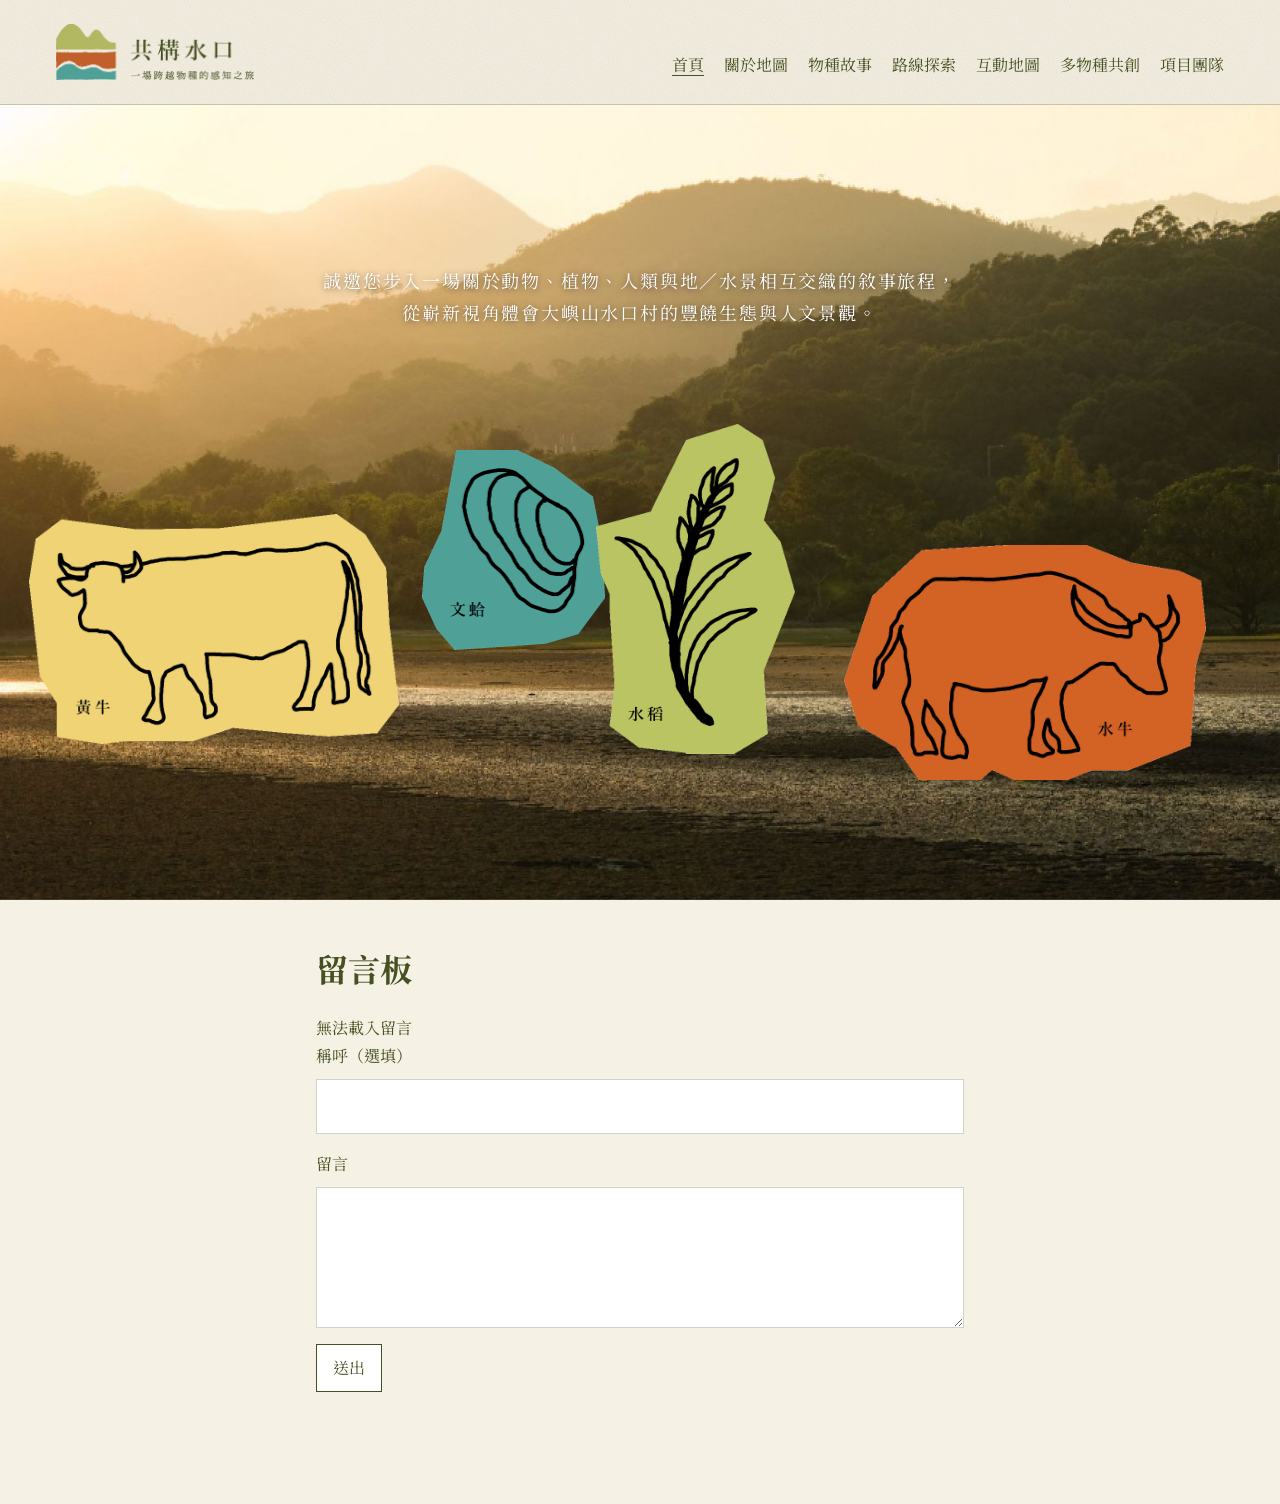
==== beta/index.html @ 7bf75575 "Merge pull request #1 from chrischungck028-cell/round3 Restore PR #2: merge round3 into main" ====
<!doctype html>
<html lang="zh-Hant">
<head>
  <meta charset="utf-8">
  <meta name="viewport" content="width=device-width, initial-scale=1">
  <title>首頁｜共構水口</title>
  <link rel="icon" href="data:,">
  <link rel="stylesheet" href="css/tokens.css">
  <link rel="stylesheet" href="css/site.css">
  <script>document.documentElement.classList.add("is-entering");setTimeout(function(){document.documentElement.classList.remove("is-entering")},2000)</script>
</head>
<body class="page-home">
  <header class="site-header" id="siteHeader">
    <a class="brand" href="index.html">
      <img class="brand-logo" src="assets/elements/logo.png" alt="共構水口 一場跨越物種的感知之旅" width="800" height="226">
    </a>
    <nav class="site-nav" aria-label="主要導航">
      <a href="index.html" aria-current="page">首頁</a>
      <a href="about.html">關於地圖</a>
      <a href="species.html">物種故事</a>
      <a href="trail.html">路線探索</a>
      <a href="map.html">互動地圖</a>
      <a href="co-creation.html">多物種共創</a>
      <a href="team.html">項目團隊</a>
    </nav>
  </header>
  <div class="site-rule" aria-hidden="true"></div>

  <main>
    <section class="home-hero">
      <div class="hero-media">
        <img class="hero-photo" src="assets/elements/hero.jpg" alt="水口村山谷與海岸景色" width="2400" height="1278">
        <div class="hero-text">
          <p>誠邀您步入一場關於動物、植物、人類與地／水景相互交織的敘事旅程，</p>
          <p>從嶄新視角體會大嶼山水口村的豐饒生態與人文景觀。</p>
        </div>
      </div>
      <div class="hero-plates">
        <span class="plate plate--cattle" aria-hidden="true"><img src="assets/elements/cattle-bg.png" alt="" width="800" height="498"></span>
        <a class="plate plate--clam" href="species.html#clam"><img src="assets/elements/clam-bg.png" alt="翅口（沙白）" width="734" height="800"></a>
        <a class="plate plate--rice" href="species.html#rice"><img src="assets/elements/rice-bg.png" alt="水稻" width="480" height="800"></a>
        <a class="plate plate--buffalo" href="species.html#buffalo"><img src="assets/elements/buffalo-bg.png" alt="水牛" width="800" height="518"></a>
      </div>
    </section>

    <section class="guestbook" id="guestbook"></section>
  </main>

  <script src="js/config.js"></script>
  <script src="js/guestbook.js"></script>
  <script src="js/common.js"></script>
  <script src="js/transitions.js"></script>
</body>
</html>
---- beta/css/tokens.css ----
/* 設計變數。數值依 2026 年 10 月的設計決定（Drive 設計稿為準；Framer 只作頁面結構參考）。 */
@import url("https://fonts.googleapis.com/css2?family=EB+Garamond:wght@600&family=Noto+Serif+TC:wght@400;700&display=swap");

:root {
  /* 色彩 */
  --bg: #f5f1e5;
  --text: #475020;
  --para: #000000;
  --rule: color-mix(in srgb, var(--text) 25%, transparent);
  --white: #ffffff;
  --black: #000000;          /* 「人（村民）」的標籤色 */

  /* 物種色 */
  --c-cattle: #efd375;       /* 黃牛 */
  --c-clam: #4fa096;         /* 翅口（沙白） */
  --c-rice: #bbc462;         /* 水稻（大米） */
  --c-buffalo: #d36225;      /* 水牛 */

  /* 紙質皮膚（W5）：紋理檔未到之前，用內嵌 SVG 噪點作後備。
     用法：background-image: var(--paper-x), var(--paper-noise)；檔案缺失時只顯示噪點。 */
  --paper-base: url("../assets/paper/base.webp");
  --paper-cattle: url("../assets/paper/cattle.webp");
  --paper-clam: url("../assets/paper/clam.webp");
  --paper-rice: url("../assets/paper/rice.webp");
  --paper-buffalo: url("../assets/paper/buffalo.webp");
  --paper-tape: url("../assets/paper/tape.webp");
  --paper-noise: url("data:image/svg+xml,%3Csvg xmlns=%27http://www.w3.org/2000/svg%27 width=%27220%27 height=%27220%27%3E%3Cfilter id=%27n%27 x=%270%27 y=%270%27 width=%27100%25%27 height=%27100%25%27%3E%3CfeTurbulence type=%27fractalNoise%27 baseFrequency=%27.85%27 numOctaves=%272%27 seed=%277%27 stitchTiles=%27stitch%27/%3E%3CfeColorMatrix values=%270 0 0 0 .36  0 0 0 0 .31  0 0 0 0 .2  .30 0 0 0 0%27/%3E%3C/filter%3E%3Crect width=%27100%25%27 height=%27100%25%27 filter=%27url%28%23n%29%27/%3E%3C/svg%3E");
  --paper-opacity: 0.5;       /* 底紙紋理強度 */

  /* 紙塊字色與底色（對比度見 tools/check-contrast.mjs，皆 ≥ 4.5:1） */
  --ink-dark: #2f3415;
  --ink-deep: #1b1f0c;                /* 翅口（沙白）、水牛底色上使用 */
  --c-buffalo-chip: #d87742;          /* 水牛色 85% ＋ 紙色 15%：原色 #d36225 配任何深色字都不到 4.5:1 */

  /* 字體 */
  --font-zh: "Songti TC", "STSong", "Noto Serif TC", serif;
  --font-latin: "Minion Pro", "EB Garamond", serif;

  /* 字級與行距 */
  --fs-title: clamp(32px, 2.5vw, 48px);   /* 標題，粗體 */
  --fw-title: 700;
  --fs-body: 16px;
  --lh-body: 1.8;
  --fs-nav: 16px;
  --fs-latin: clamp(18px, 1.25vw, 24px);
}
---- beta/css/site.css ----
/* 版面樣式：頁首、導航、路線探索頁。只使用 tokens.css 的變數。 */

*,
*::before,
*::after {
  box-sizing: border-box;
}

html {
  background: var(--bg);
}

html,
body {
  margin: 0;
  color: var(--text);
  font-family: var(--font-zh);
  font-size: var(--fs-body);
  line-height: var(--lh-body);
  -webkit-text-size-adjust: 100%;
}

body {
  min-height: 100svh;
}

img {
  display: block;
  max-width: 100%;
  height: auto;
}

a {
  color: inherit;
}

.visually-hidden {
  position: absolute;
  width: 1px;
  height: 1px;
  overflow: hidden;
  clip: rect(0 0 0 0);
  white-space: nowrap;
}

/* ---------- 頁首 ---------- */

.site-header {
  display: flex;
  flex-wrap: wrap;
  align-items: flex-end;
  justify-content: space-between;
  gap: 16px 20px;
  padding: 24px 56px;
}

.brand {
  display: block;
  text-decoration: none;
}

/* logo 圖片已含「共構水口」及副題，頁首只放圖片，高約 56px */
.brand-logo {
  height: 56px;
  width: auto;
}

.site-nav {
  display: flex;
  flex-wrap: wrap;
  align-items: baseline;
  gap: 8px 20px;
  font-size: var(--fs-nav);
}

.site-nav a {
  color: var(--text);
  text-decoration: none;
}

.site-nav a:hover,
.site-nav a:focus-visible,
.site-nav a[aria-current="page"] {
  text-decoration: underline;
  text-underline-offset: 4px;
}

.site-rule {
  height: 1px;
  background: var(--rule);
}

/* ---------- 路線探索頁框架 ---------- */

/* ≥900px：地圖在左，側欄在右（約 480px），高度 = 100svh − 頁首 */
.trail-page {
  display: grid;
  grid-template-columns: minmax(0, 1fr) 480px;
  height: calc(100svh - var(--hdr-h, 110px));
  min-height: 0;
}

.trail-map {
  position: relative;
  height: 100%;
  min-height: 0;
  background: var(--bg);
}

#routeMap {
  width: 100%;
  height: 100%;
  background: var(--bg);
}

.trail-panel {
  display: flex;
  flex-direction: column;
  min-height: 0;
  overflow: hidden;
}

.route-tabs {
  flex: none;
  display: flex;
  flex-wrap: wrap;
  gap: 14px 12px;
  margin: 0;
  padding: 22px 40px 6px;
}

.route-tab {
  min-height: 40px;
  padding: 8px 14px;
  font-family: var(--font-zh);
  font-size: 15px;
  line-height: 1.25;
  cursor: pointer;
}

.panel-body {
  flex: 1;
  min-height: 0;
  overflow-y: auto;
  padding: 22px 40px 40px;
}

/* 互動地圖的使用指南沿用 .trail-panel，維持單欄捲動版面 */
.trail-panel.guide {
  display: block;
  overflow-y: auto;
  padding: 32px 40px 40px;
}

.chz-indicator {
  position: absolute;
  right: 12px;
  bottom: 56px;
  z-index: 500;
  min-height: 40px;
  padding: 8px 14px;
  font-family: var(--font-zh);
  font-size: 14px;
  cursor: pointer;
}

/* 時間線：縱向，年代在左、站名在右 */
.timeline {
  position: relative;
  margin: 12px 0 0;
  padding: 0;
  list-style: none;
}

.timeline::before {
  content: "";
  position: absolute;
  top: 8px;
  bottom: 8px;
  left: calc(7.5em + 6px);
  width: 2px;
  background: var(--rule);
}

.timeline-row {
  margin: 0;
  padding: 0;
}

.timeline-item {
  display: grid;
  grid-template-columns: 7.5em 14px minmax(0, 1fr);
  align-items: start;
  column-gap: 12px;
  width: 100%;
  padding: 10px 0;
  border: 0;
  background: transparent;
  color: var(--text);
  font-family: var(--font-zh);
  text-align: left;
  cursor: pointer;
}

.timeline-item:focus-visible {
  outline: 2px solid var(--text);
  outline-offset: 2px;
}

.timeline-era {
  font-size: 14px;
  line-height: 1.5;
  text-align: right;
  white-space: nowrap;
}

.timeline-dot {
  position: relative;
  z-index: 1;
  width: 14px;
  height: 14px;
  margin-top: 5px;
  border-radius: 50%;
  border: 2px solid var(--text);
  background: var(--bg);
}

.timeline-item[aria-current="true"] .timeline-dot,
.timeline-item:hover .timeline-dot {
  background: var(--c-rice);
}

.timeline-name {
  display: flex;
  flex-direction: column;
  gap: 2px;
}

.timeline-place {
  font-size: 17px;
  line-height: 1.5;
}

.timeline-item:hover .timeline-place {
  text-decoration: underline;
}

.timeline-item[aria-current="true"] .timeline-place {
  font-weight: 700;
}

.timeline-sub {
  font-size: 13px;
  line-height: 1.4;
}

.panel-foot--tight {
  margin-top: 20px;
}

/* ?pick=1 座標小框 */
.pick-popup .leaflet-popup-content-wrapper {
  border-radius: 0;
  color: var(--text);
}

.pick-box {
  display: grid;
  gap: 6px;
  min-width: 200px;
  font-family: var(--font-zh);
  font-size: 14px;
  line-height: 1.5;
}

.pick-popup .pick-box p {
  margin: 0;
}

.pick-title {
  margin: 0;
  font-weight: 700;
}

.pick-line {
  margin: 0;
  font-variant-numeric: tabular-nums;
  word-break: break-all;
}

.pick-row {
  display: flex;
  align-items: center;
  gap: 8px;
}

.pick-copy {
  min-height: 36px;
  padding: 4px 12px;
  border: 1px solid var(--text);
  background: var(--text);
  color: var(--white);
  font-family: var(--font-zh);
  font-size: 14px;
  cursor: pointer;
}

.pick-copy:focus-visible {
  outline: 2px solid var(--text);
  outline-offset: 3px;
}

.pick-msg {
  margin: 0;
  font-size: 13px;
}

/* ---------- 地圖覆蓋層 ---------- */

.route-key,
.tile-note {
  position: absolute;
  z-index: 500;
  margin: 0;
  padding: 6px 10px;
  font-size: 14px;
  color: var(--text);
  background: color-mix(in srgb, var(--white) 88%, transparent);
  border: 1px solid var(--rule);
}

.route-key {
  left: 12px;
  bottom: 12px;
}

.tile-note {
  left: 12px;
  bottom: 52px;
  max-width: calc(100% - 24px);
}

.species-legend {
  position: absolute;
  right: 12px;
  bottom: 12px;
  z-index: 500;
  max-width: min(260px, calc(100% - 24px));
  padding: 10px 12px;
  font-size: 14px;
  color: var(--text);
  background: color-mix(in srgb, var(--white) 92%, transparent);
  border: 1px solid var(--rule);
}

.species-legend-title {
  margin: 0 0 8px;
  font-weight: 700;
}

.species-legend-list {
  display: flex;
  flex-wrap: wrap;
  gap: 6px 14px;
  margin: 0;
  padding: 0;
  list-style: none;
}

.species-legend-item {
  display: inline-flex;
  align-items: center;
  gap: 6px;
}

.species-legend-dot {
  width: 10px;
  height: 10px;
  border-radius: 50%;
  border: 1px solid var(--white);
  box-shadow: 0 0 0 1px var(--text);
}

.species-legend-dot--clam { background: var(--c-clam); }
.species-legend-dot--rice { background: var(--c-rice); }
.species-legend-dot--buffalo { background: var(--c-buffalo); }

.species-legend-note {
  margin: 8px 0 0;
  font-size: 12px;
  line-height: 1.4;
  color: var(--text);
}

.species-marker {
  display: block;
  width: 14px;
  height: 14px;
  border-radius: 50%;
  border: 2px solid var(--white);
  box-shadow: 0 0 0 1px var(--text);
}

.species-marker--clam { background: var(--c-clam); }
.species-marker--rice { background: var(--c-rice); }
.species-marker--buffalo { background: var(--c-buffalo); }

.leaflet-popup-content-wrapper,
.leaflet-popup-tip {
  background: var(--white);
  color: var(--text);
  border-radius: 0;
  border: 1px solid var(--rule);
}

.leaflet-popup-content {
  margin: 12px 16px;
  font-size: 14px;
  line-height: 1.5;
}

.leaflet-popup-content a {
  color: var(--text);
  text-decoration: underline;
  text-underline-offset: 3px;
}

.stop-details {
  margin-top: 16px;
  border: 1px solid var(--rule);
  padding: 12px 14px;
  background: var(--white);
}

.stop-summary {
  cursor: pointer;
  font-size: var(--fs-body);
  color: var(--text);
}

.stop-details .para {
  margin-top: 12px;
}

.trail-map.is-tiles-off .leaflet-tile-pane {
  opacity: 0;
}

/* 示意連線：虛線，依站點次序連接 */
.route-casing {
  stroke: var(--bg);
  stroke-width: 7;
  stroke-opacity: 0.85;
  stroke-dasharray: none;
}

.route-line {
  stroke: var(--text);
  stroke-width: 3;
  stroke-opacity: 0.9;
  stroke-dasharray: 6 6;
}

/* 站點標記：圓形編號；目前站為深色並放大，其他為白底 */
.stop-marker {
  display: flex;
  align-items: center;
  justify-content: center;
  box-sizing: border-box;
  border-radius: 50%;
  border: 2px solid var(--text);
  background: var(--white);
  color: var(--text);
  font-family: var(--font-latin);
  font-size: 15px;
  font-weight: 700;
  line-height: 1;
  cursor: pointer;
}

.stop-marker.is-current {
  background: var(--text);
  color: var(--white);
  font-size: 18px;
}

.stop-marker:focus-visible {
  outline: 2px solid var(--text);
  outline-offset: 3px;
}

/* Leaflet 控制項配色 */
.leaflet-bar a,
.leaflet-control-layers {
  background: var(--white);
  color: var(--text);
  border-color: var(--rule);
}

.leaflet-control-attribution {
  background: color-mix(in srgb, var(--bg) 85%, transparent) !important;
  color: var(--text) !important;
  font-size: 11px;
}

.leaflet-control-attribution a {
  color: var(--text) !important;
}

/* ---------- 側欄 ---------- */

.panel-links {
  display: flex;
  justify-content: space-between;
  gap: 16px;
  font-size: 16px;
}

.text-link {
  color: var(--text);
  text-decoration: underline;
  text-underline-offset: 4px;
}

.page-head {
  display: flex;
  align-items: center;
  gap: 20px;
  margin-top: 28px;
}

.page-num {
  display: flex;
  align-items: baseline;
  margin: 0;
  white-space: nowrap;
  color: var(--text);
  line-height: 1;
}

.page-num .page-digits {
  font-family: var(--font-latin);
  font-size: clamp(44px, 3.6vw, 64px);
  font-weight: 700;
}

.page-num .total {
  font-family: var(--font-latin);
  font-size: 20px;
}

.progress {
  display: flex;
  flex: 1;
  gap: 6px;
  margin: 0;
  padding: 0;
  list-style: none;
}

.progress li {
  flex: 1;
}

.progress-seg {
  display: block;
  width: 100%;
  height: 4px;
  padding: 0;
  border: 0;
  background: var(--rule);
  cursor: pointer;
}

.progress-seg.is-on {
  background: var(--text);
}

.progress-seg:focus-visible {
  outline: 2px solid var(--text);
  outline-offset: 3px;
}

.trail-nav {
  display: grid;
  grid-template-columns: 1fr 1fr;
  gap: 12px;
  margin-top: 20px;
}

.btn {
  min-height: 48px;
  padding: 0 16px;
  border: 1px solid var(--text);
  background: var(--white);
  color: var(--text);
  font-family: var(--font-zh);
  font-size: var(--fs-nav);
  line-height: 1.2;
  cursor: pointer;
}

.btn--next {
  border-color: var(--text);
  background: var(--text);
  color: var(--white);
}

.btn:disabled {
  opacity: 0.4;
  cursor: default;
}

.btn:focus-visible,
.text-link:focus-visible,
.stop-media-btn:focus-visible,
.lightbox-close:focus-visible {
  outline: 2px solid var(--text);
  outline-offset: 3px;
}

.start-row {
  margin-top: 32px;
}

.btn--start {
  min-width: 240px;
}

.stop-meta {
  margin: 28px 0 0;
  font-size: 14px;
  color: var(--text);
}

.stop-title {
  margin: 10px 0 0;
  font-size: var(--fs-title);
  font-weight: var(--fw-title);
  line-height: 1.3;
  color: var(--text);
}

.para {
  margin: 16px 0 0;
  font-size: var(--fs-body);
  line-height: var(--lh-body);
  color: var(--para);
}

.stop-media-list {
  display: grid;
  gap: 28px;
  margin-top: 28px;
}

.stop-fig {
  margin: 0;
}

.stop-fig figcaption {
  margin-top: 8px;
  font-size: 14px;
  color: var(--text);
}

.stop-media-btn {
  display: block;
  width: 100%;
  padding: 0;
  border: 0;
  background: none;
  cursor: zoom-in;
}

.stop-media-btn img,
.stop-fig img {
  display: block;
  width: 100%;
  height: auto;
}

.video-frame {
  position: relative;
  width: 100%;
  aspect-ratio: 16 / 9;
}

.video-frame iframe {
  position: absolute;
  inset: 0;
  width: 100%;
  height: 100%;
  border: 0;
}

.video-facade {
  position: absolute;
  inset: 0;
  width: 100%;
  height: 100%;
  border: 0;
  background: var(--text);
  color: var(--white);
  font-family: var(--font-zh);
  font-size: 20px;
  cursor: pointer;
}

.video-facade:focus-visible {
  outline: 2px solid var(--white);
  outline-offset: -8px;
}

/* 佔位框：斜線底、四角標記，依設計稿繪製 */
.photo-hold {
  position: relative;
  display: flex;
  flex-direction: column;
  align-items: center;
  justify-content: center;
  gap: 8px;
  aspect-ratio: 4 / 3;
  border: 1px solid var(--rule);
  background:
    repeating-linear-gradient(
      135deg,
      color-mix(in srgb, var(--text) 14%, transparent) 0 1px,
      transparent 1px 12px
    ),
    var(--white);
  color: var(--text);
}

.photo-hold::before {
  content: "";
  position: absolute;
  inset: 12px;
  pointer-events: none;
  background:
    linear-gradient(var(--text), var(--text)) left top / 18px 2px no-repeat,
    linear-gradient(var(--text), var(--text)) left top / 2px 18px no-repeat,
    linear-gradient(var(--text), var(--text)) right top / 18px 2px no-repeat,
    linear-gradient(var(--text), var(--text)) right top / 2px 18px no-repeat,
    linear-gradient(var(--text), var(--text)) left bottom / 18px 2px no-repeat,
    linear-gradient(var(--text), var(--text)) left bottom / 2px 18px no-repeat,
    linear-gradient(var(--text), var(--text)) right bottom / 18px 2px no-repeat,
    linear-gradient(var(--text), var(--text)) right bottom / 2px 18px no-repeat;
}

.photo-hold-kind {
  font-size: 14px;
}

.photo-hold-note {
  padding: 4px 12px;
  background: var(--bg);
  font-size: 20px;
}

.meet-section {
  margin-top: 36px;
}

.meet-heading {
  margin: 0 0 12px;
  font-size: 16px;
  font-weight: 700;
}

.meet-list {
  display: flex;
  flex-wrap: wrap;
  gap: 8px;
  margin: 0;
  padding: 0;
  list-style: none;
}

.meet-chip {
  display: inline-flex;
  align-items: center;
  gap: 8px;
  padding: 6px 14px 6px 10px;
  border: 1px solid var(--rule);
  border-radius: 999px;
  background: var(--white);
  font-size: 16px;
}

.dot {
  flex: none;
  width: 12px;
  height: 12px;
  border-radius: 50%;
}

.dot--cattle {
  background: var(--c-cattle);
}

.dot--clam {
  background: var(--c-clam);
}

.dot--rice {
  background: var(--c-rice);
}

.dot--buffalo {
  background: var(--c-buffalo);
}

.dot--black {
  background: var(--black);
}

.dot--text {
  background: var(--text);
}

.panel-foot {
  margin: 40px 0 0;
  font-size: 14px;
  color: var(--text);
}

/* ---------- 首頁 ---------- */

/* ≥900px：全寬 hero，高度 = 100svh − 頁首 */
.home-hero {
  position: relative;
  height: calc(100svh - var(--hdr-h, 110px));
  overflow: hidden;
}

.hero-media {
  position: absolute;
  inset: 0;
  overflow: hidden;
}

.hero-photo {
  width: 100%;
  height: 100%;
  object-fit: cover;
  object-position: center;
}

.hero-text {
  position: absolute;
  top: 20%;
  left: 0;
  right: 0;
  padding: 0 24px;
  text-align: center;
  color: var(--white);
  font-size: 18px;
  line-height: 1.8;
  letter-spacing: 0.1em;
  text-shadow: 0 1px 6px color-mix(in srgb, var(--black) 55%, transparent);
}

.hero-text p {
  margin: 0;
}

.hero-plates {
  position: absolute;
  inset: 0;
}

/* 四張插畫：位置及大小對照設計稿（百分比，相對於 hero） */
.plate {
  position: absolute;
  display: block;
  transition: transform 0.2s ease;
  transform-origin: center;
}

.plate img {
  display: block;
  width: 100%;
  height: auto;
}

.plate:hover,
.plate:focus-visible {
  transform: scale(1.04);
}

.plate--cattle {
  left: 2.3%;
  top: 51.4%;
  width: 28.9%;
}

.plate--clam {
  left: 33%;
  top: 43.4%;
  width: 14.3%;
}

.plate--rice {
  left: 46.6%;
  top: 40.1%;
  width: 15.5%;
}

.plate--buffalo {
  left: 65.9%;
  top: 55.4%;
  width: 28.3%;
}

/* ---------- 關於地圖 ---------- */

.about {
  display: grid;
  grid-template-columns: 40% minmax(0, 1fr);
  align-items: start;
  gap: 0;
  padding: 48px 56px 64px;
}

.about-text {
  padding-right: 48px;
}

.about-title {
  margin: 0 0 32px;
  font-size: var(--fs-title);
  font-weight: var(--fw-title);
  line-height: 1.3;
  color: var(--text);
}

.about-body p,
.about-body li {
  margin: 0 0 16px;
  font-size: var(--fs-body);
  line-height: var(--lh-body);
  color: var(--text);
}

.about-body ul {
  margin: 0 0 16px;
  padding-left: 1.5em;
}

.about-body li {
  margin: 0 0 8px;
}

/* 右欄：地圖與線條插畫；所有位置以容器百分比計算，手機版按比例縮小 */
.about-art {
  position: relative;
  width: 100%;
  aspect-ratio: 960 / 755;
}

.about-map {
  position: absolute;
  left: 16.7%;
  top: 10.6%;
  width: 65.3%;
  height: auto;
}

.about-art img.art {
  position: absolute;
  height: auto;
}

.art--cattle {
  left: 0.8%;
  top: 5.6%;
  width: 29.6%;
}

.art--rice {
  left: 47.7%;
  top: 1.5%;
  width: 10.2%;
}

.art--clam {
  left: 72.7%;
  top: 37.1%;
  width: 11.9%;
}

.art--buffalo {
  left: 65.6%;
  top: 71%;
  width: 29.9%;
}

/* ---------- 物種故事 ---------- */

/* 結構依 Framer；色彩與字體沿用 tokens.css。三個物種共用同一版面。 */
.species {
  max-width: 1200px;
  margin: 0 auto;
  padding: 24px 56px 56px;
}

.species-top {
  display: grid;
  grid-template-columns: minmax(240px, 400px) minmax(0, 1fr);
  align-items: start;
  gap: 40px;
  margin-bottom: 55px;
}

.species-top[hidden] {
  display: none;
}

.species-art img {
  display: block;
  width: 400px;
  max-width: 100%;
  height: auto;
}

.species-photos {
  display: grid;
  grid-template-columns: repeat(3, minmax(0, 1fr));
  align-items: start;
  gap: 16px;
  width: 100%;
}

.species-fig {
  margin: 0;
}

.species-fig img {
  display: block;
  width: 100%;
  height: auto;
  aspect-ratio: 3 / 2;
  border-radius: 0;
  object-fit: cover;
}

.species-fig.is-single {
  grid-column: 1 / -1;
  max-width: 600px;
  margin-left: auto;
}

.species-text,
.species-others {
  max-width: 1080px;
  padding: 0 24px;
}

.species-title {
  margin: 0;
  font-size: 36px;
  font-weight: var(--fw-title);
  line-height: 1.2;
  letter-spacing: -0.04em;
  color: var(--text);
}

.species-latin {
  margin: 0;
  font-family: var(--font-latin);
  font-size: 36px;
  font-weight: 600;
  line-height: 1.2;
  letter-spacing: -0.04em;
  color: var(--text);
}

.species-body {
  margin-top: 24px;
}

.species-body p {
  margin: 0;
  font-size: var(--fs-body);
  line-height: 1.5;
  letter-spacing: -0.02em;
  color: var(--para);
}

.species-body p + p {
  margin-top: 20px;
}

.species-map-link {
  margin: 32px 0 0;
  font-size: 16px;
}

.species-others {
  margin: 40px 0 0;
  font-size: 16px;
  color: var(--text);
}

/* 手機（<900px）：上下排列，移除 Framer Phone 的多餘空白與橫向溢出 */
@media (max-width: 899px) {
  .species {
    padding: 24px 20px 48px;
  }

  .species-top {
    grid-template-columns: minmax(0, 1fr);
    gap: 24px;
    margin-bottom: 32px;
  }

  .species-art img {
    width: min(320px, 100%);
  }

  .species-photos {
    grid-template-columns: repeat(2, minmax(0, 1fr));
  }

  .species-fig.is-single,
  .species-fig:nth-child(3) {
    grid-column: 1 / -1;
    max-width: none;
    margin-left: 0;
  }

  .species-text,
  .species-others {
    padding: 0;
  }
}

/* ---------- 留言板 ---------- */

.guestbook {
  max-width: 760px;
  margin: 0 auto;
  padding: 48px 56px 80px;
}

.guestbook-title {
  margin: 0 0 24px;
  font-size: var(--fs-title);
  font-weight: var(--fw-title);
  line-height: 1.3;
  color: var(--text);
}

.guestbook-soon,
.guestbook-empty,
.guestbook-error,
.guestbook-status {
  margin: 0;
  font-size: var(--fs-body);
  line-height: var(--lh-body);
}

.guestbook-status {
  margin-top: 16px;
}

.guestbook-list {
  margin: 0 0 32px;
  padding: 0;
  list-style: none;
}

.guestbook-item {
  padding: 16px 0;
  border-bottom: 1px solid var(--rule);
  font-size: var(--fs-body);
  line-height: var(--lh-body);
  color: var(--para);
}

.guestbook-author {
  font-weight: 700;
  color: var(--text);
}

.guestbook-message {
  display: inline;
}

.guestbook-time {
  display: inline;
  font-size: 14px;
  color: var(--text);
}

.guestbook-reply {
  margin: 8px 0 0;
  padding-left: 12px;
  border-left: 2px solid var(--rule);
  font-size: 15px;
  line-height: 1.6;
  color: var(--text);
}

.guestbook-form {
  display: grid;
  gap: 16px;
}

.guestbook-hp {
  position: absolute;
  width: 1px;
  height: 1px;
  overflow: hidden;
  clip: rect(0 0 0 0);
  white-space: nowrap;
}

.guestbook-label {
  display: grid;
  gap: 8px;
  font-size: var(--fs-body);
  color: var(--text);
}

.guestbook-input,
.guestbook-textarea {
  padding: 12px 14px;
  border: 1px solid var(--rule);
  background: var(--white);
  color: var(--text);
  font-family: var(--font-zh);
  font-size: var(--fs-body);
  line-height: var(--lh-body);
}

.guestbook-input:focus,
.guestbook-textarea:focus {
  outline: 2px solid var(--text);
  outline-offset: 2px;
}

.guestbook-submit {
  justify-self: start;
}

@media (max-width: 899px) {
  .guestbook {
    padding: 32px 20px 56px;
  }
}

.lightbox {
  position: fixed;
  inset: 0;
  z-index: 1000;
  display: flex;
  align-items: center;
  justify-content: center;
  padding: 48px 24px;
  background: color-mix(in srgb, var(--black) 85%, transparent);
}

.lightbox-img {
  max-width: 100%;
  max-height: calc(100svh - 140px);
  width: auto;
  height: auto;
  object-fit: contain;
}

.lightbox-close {
  position: absolute;
  top: 16px;
  right: 16px;
  min-height: 40px;
  padding: 0 16px;
  border: 1px solid var(--white);
  background: var(--text);
  color: var(--white);
  font-family: var(--font-zh);
  font-size: var(--fs-nav);
  cursor: pointer;
}

.lightbox-cap {
  position: absolute;
  left: 24px;
  right: 24px;
  bottom: 16px;
  margin: 0;
  text-align: center;
  font-size: 16px;
  color: var(--white);
}

/* ---------- 手機（<900px）：首頁與關於地圖 ---------- */

@media (max-width: 899px) {
  /* 首頁：文字在上（疊在相片上），插畫排成 2×2 於相片下方 */
  .home-hero {
    height: auto;
    overflow: visible;
  }

  .hero-media {
    position: relative;
    inset: auto;
    height: 62svh;
  }

  .hero-text {
    top: 22%;
  }

  .hero-plates {
    position: static;
    inset: auto;
    display: grid;
    grid-template-columns: 1fr 1fr;
    gap: 16px;
    align-items: start;
    padding: 24px 20px 40px;
  }

  .plate {
    position: relative;
    left: auto;
    top: auto;
    width: 100%;
  }

  /* 關於地圖：文字在上，圖片在下 */
  .about {
    grid-template-columns: minmax(0, 1fr);
    gap: 40px;
    padding: 32px 20px 48px;
  }

  .about-text {
    padding-right: 0;
  }

  .about-title {
    margin-bottom: 24px;
  }
}

/* ---------- 手機（<900px）：上下排列；上一站／下一站固定在底部 ---------- */

@media (max-width: 899px) {
  .site-header {
    padding: 16px 20px;
  }

  .trail-page {
    grid-template-columns: minmax(0, 1fr);
    height: auto;
  }

  .trail-map {
    height: 55svh;
  }

  .trail-panel {
    display: block;
    overflow: visible;
  }

  /* 分頁在地圖正下方，橫向捲動一排；上方留空間給紙膠帶 */
  .route-tabs {
    flex-wrap: nowrap;
    gap: 10px;
    overflow-x: auto;
    padding: 14px 20px 8px;
    -webkit-overflow-scrolling: touch;
  }

  .route-tab {
    flex: none;
    white-space: nowrap;
    font-size: 14px;
  }

  .panel-body {
    overflow: visible;
    padding: 18px 20px 24px;
  }

  .trail-panel.guide {
    overflow: visible;
    padding: 24px 20px;
  }

  /* 站點頁的內容底部內距 = 固定導航列高度（由 JS 寫入 --nav-h） */
  .panel-body.has-nav {
    padding-bottom: var(--nav-h, 96px);
  }

  .chz-indicator {
    bottom: 68px;
    font-size: 13px;
    padding: 6px 12px;
  }

  .timeline::before {
    left: calc(6em + 6px);
  }

  .timeline-item {
    grid-template-columns: 6em 14px minmax(0, 1fr);
    column-gap: 10px;
  }

  .trail-nav {
    position: fixed;
    left: 0;
    right: 0;
    bottom: 0;
    z-index: 600;
    margin: 0;
    padding: 12px 20px calc(12px + env(safe-area-inset-bottom, 0px));
    border-top: 1px solid var(--rule);
    background: var(--bg);
  }

  .tile-note {
    bottom: 56px;
  }

  .route-key {
    bottom: 12px;
    left: 12px;
    right: auto;
    max-width: calc(100% - 24px);
    font-size: 12px;
  }

  .species-legend {
    right: 12px;
    bottom: 12px;
    left: auto;
    max-width: calc(50% - 18px);
    font-size: 12px;
    padding: 8px 10px;
  }
}

/* ---------- 路線一覽、多物種共創 ---------- */
.list-page { max-width: 1080px; margin: 0 auto; padding: 48px 56px 80px; }
.list-title { margin: 0 0 32px; font-size: var(--fs-title); font-weight: var(--fw-title); line-height: 1.3; color: var(--text); }
.route-cards { display: grid; gap: 20px; margin: 0; padding: 0; list-style: none; }
.route-card-link { display: block; padding: 24px 28px; border: 1px solid var(--rule); background: var(--white); color: var(--text); text-decoration: none; }
.route-card-link:hover { border-color: var(--text); }
.route-card-link:focus-visible { outline: 2px solid var(--text); outline-offset: 3px; }
.route-card-title { margin: 0; font-size: 24px; font-weight: var(--fw-title); line-height: 1.3; }
.route-card-meta { margin: 16px 0 0; font-size: 16px; text-decoration: underline; text-underline-offset: 4px; }
.cc-section + .cc-section { margin-top: 56px; }
.cc-heading { margin: 0 0 20px; font-size: 24px; font-weight: var(--fw-title); color: var(--text); }
.cc-items { display: grid; grid-template-columns: repeat(auto-fill, minmax(280px, 1fr)); gap: 28px; }
.cc-item img { width: 100%; height: auto; }
.cc-item-title { margin: 12px 0 0; font-size: var(--fs-body); font-weight: 700; color: var(--text); }
.cc-item-meta { margin: 8px 0 0; font-size: 14px; color: var(--text); }
.cc-empty { margin: 0; font-size: var(--fs-body); color: var(--para); }
@media (max-width: 899px) { .list-page { padding: 32px 20px 56px; } }

/* ---------- 多路線：合併標記、年代、連結、繼續探索 ---------- */
.stop-marker.is-group { border-radius: 999px; padding: 0 8px; }
.stop-era { margin: 6px 0 0; font-family: var(--font-latin); font-size: 16px; color: var(--text); }
.stop-links { margin: 24px 0 0; padding: 0; list-style: none; display: grid; gap: 8px; font-size: 16px; }
.related-routes { margin-top: 36px; }
.species-photos[hidden] { display: none; }
.stop-gps-source { margin: 8px 0 0; font-size: 14px; font-weight: 400; color: var(--text); }

/* ---------- 自由漫遊模式 ---------- */
.mode-toggle { font-size: 16px; color: var(--text); text-decoration: underline; text-underline-offset: 4px; }
.mode-toggle:focus-visible,
.free-item:focus-visible,
.free-back:focus-visible { outline: 2px solid var(--text); outline-offset: 3px; }
.free-heading { margin-top: 36px; }
.free-list { display: grid; gap: 8px; margin: 0; padding: 0; list-style: none; }
.free-item { display: block; width: 100%; min-height: 48px; padding: 12px 14px; border: 1px solid var(--rule); background: var(--white); color: var(--text); font-family: var(--font-zh); font-size: var(--fs-nav); line-height: 1.4; text-align: left; cursor: pointer; }
.free-item[aria-current="true"] { border-color: var(--text); background: var(--text); color: var(--white); }
.free-back { margin-top: 28px; min-height: 40px; padding: 0 14px; border: 1px solid var(--text); background: var(--white); color: var(--text); font-family: var(--font-zh); font-size: var(--fs-nav); cursor: pointer; }

/* ---------- 互動地圖（Data Catalogue 地點） ---------- */
.cat-marker { box-sizing: border-box; border-radius: 50%; border: 2px solid var(--white); box-shadow: 0 0 0 1px var(--text); cursor: pointer; }
.cat-marker--1 { background: var(--c-clam); }
.cat-marker--2 { background: var(--c-cattle); }
.cat-marker--3 { background: var(--c-buffalo); }
.cat-marker--4 { background: var(--black); }
.cat-marker--5 { background: var(--c-rice); }
.cat-marker.is-group { box-shadow: 0 0 0 3px var(--white), 0 0 0 5px var(--text); }
.cat-marker.is-current { box-shadow: 0 0 0 3px var(--white), 0 0 0 6px var(--text); }
.cat-marker:focus-visible { outline: 2px solid var(--text); outline-offset: 4px; }
.cat-legend-dot { width: 10px; height: 10px; border-radius: 50%; border: 1px solid var(--white); box-shadow: 0 0 0 1px var(--text); }
.cat-legend-dot--1 { background: var(--c-clam); }
.cat-legend-dot--2 { background: var(--c-cattle); }
.cat-legend-dot--3 { background: var(--c-buffalo); }
.cat-legend-dot--4 { background: var(--black); }
.cat-legend-dot--5 { background: var(--c-rice); }
.cat-divider { margin: 32px 0; border: 0; border-top: 1px solid var(--rule); }
.cat-item { margin-top: 24px; padding-top: 16px; border-top: 1px solid var(--rule); }
.cat-item-title { margin: 0; font-size: var(--fs-body); font-weight: 700; color: var(--text); }
.cat-item-meta { margin: 6px 0 0; font-size: 14px; color: var(--text); }
#catMap { width: 100%; height: 100%; background: var(--bg); }

/* ---------- 項目團隊 ---------- */
.team-group { margin-top: 48px; }
.team-group:first-of-type { margin-top: 0; }
.team-group-title { margin: 0 0 20px; font-size: 24px; font-weight: var(--fw-title); color: var(--text); }
.team-list { display: grid; grid-template-columns: repeat(auto-fill, minmax(280px, 1fr)); gap: 28px; margin: 0; padding: 0; list-style: none; }
.team-member { padding-top: 16px; border-top: 1px solid var(--rule); }
.team-name { margin: 0; font-size: var(--fs-body); font-weight: 700; color: var(--text); }
.team-title { margin: 6px 0 0; font-size: 15px; color: var(--text); }
.team-note { margin: 6px 0 0; font-size: 14px; color: var(--text); }
.team-bio { margin-top: 12px; }

/* ---------- 路線探索（探索模式）：路線選單、圓點標記、路線分組 ---------- */
.route-menu { position: relative; display: inline-block; margin-top: 24px; }
.route-menu-btn { min-width: 220px; }
.route-menu-list { position: absolute; top: 100%; left: 0; z-index: 700; min-width: 280px; margin: 4px 0 0; padding: 0; list-style: none; background: var(--white); border: 1px solid var(--rule); }
.route-menu-list[hidden] { display: none; }
.route-menu-list a { display: block; min-height: 48px; padding: 12px 14px; color: var(--text); text-decoration: none; font-size: var(--fs-nav); line-height: 1.4; }
.route-menu-list a span { display: block; font-size: 14px; }
.route-menu-list a:hover,
.route-menu-list a:focus-visible { background: var(--text); color: var(--white); outline: none; }
.route-group-title { margin-top: 36px; }
.stop-marker.is-dot { width: 16px; height: 16px; font-size: 14px; }
.stop-marker.is-dot.is-group { border-radius: 999px; }
.stop-marker.is-dot.is-current { font-size: 16px; }
.explore-links { margin-top: 28px; }

/* ---------- 互動地圖（一項資料一個點） ---------- */
.cat-dot { box-sizing: border-box; border-radius: 50%; background: var(--text); border: 2px solid var(--white); box-shadow: 0 0 0 1px var(--text); cursor: pointer; }
.cat-dot.is-current { background: var(--c-clam); box-shadow: 0 0 0 3px var(--white), 0 0 0 5px var(--text); }
.cat-dot:focus-visible { outline: 2px solid var(--text); outline-offset: 4px; }
.free-item .free-sub { display: block; margin-top: 4px; font-size: 14px; opacity: 0.85; }
.cat-unplaced { margin: 0; padding-left: 1.2em; font-size: var(--fs-body); color: var(--para); }
.cat-unplaced li { margin-top: 8px; }

/* ---------- 頁面轉場（js/transitions.js） ---------- */
html.is-entering body { opacity: 0; }
body { transition: opacity 300ms ease; }
html.is-leaving body { opacity: 0; }
html.is-scattering .hero-plates .plate { transition: transform 600ms ease-in, opacity 600ms ease-in; transform: translate(calc(var(--sx,0) * 1px), calc(var(--sy,0) * 1px)) scale(.85); opacity: 0; }
html.is-scattering.is-leaving body { transition-delay: 250ms; }
@media (prefers-reduced-motion: reduce) { body, .hero-plates .plate { transition: none !important; } }

/* ---------- 訪客加入地點（map-contribute.js） ---------- */
.visitor-dot { box-sizing: border-box; border-radius: 50%; background: transparent; border: 2px solid var(--text); box-shadow: 0 0 0 2px var(--white); cursor: pointer; }
.visitor-dot.is-temp { background: var(--white); border-style: dashed; }
.visitor-dot:focus-visible { outline: 2px solid var(--text); outline-offset: 4px; }
.is-picking #catMap,
.is-picking #catMap .leaflet-grab,
.is-picking #catMap .leaflet-interactive { cursor: crosshair !important; }
.contribute-hint { position: absolute; top: 12px; left: 50%; transform: translateX(-50%); z-index: 600; margin: 0; padding: 8px 14px; background: var(--white); border: 1px solid var(--rule); color: var(--text); font-size: 15px; }
.contribute-hint[hidden] { display: none; }
.contribute-form { margin-top: 20px; }
.contribute-consent { display: flex; align-items: flex-start; gap: 8px; }
.contribute-actions { display: flex; gap: 12px; }
.contribute-thanks { margin-top: 0; padding: 12px 14px; border: 1px solid var(--rule); background: var(--white); }

/* ---------- 路線探索：路線線條（trail.html） ---------- */
.route-track { transition: opacity 0.2s ease; }

/* ---------- 互動地圖 G3：資料標記、圖例、資料卡、使用指南 ---------- */
.map-page .map-empty { pointer-events: none; position: absolute; left: 50%; top: 50%; transform: translate(-50%, -50%); z-index: 400; max-width: 80%; margin: 0; padding: 12px 16px; background: var(--white); border: 1px solid var(--rule); color: var(--text); font-size: var(--fs-nav); text-align: center; }

/* 標記：外層由 Leaflet 定位，放大效果作用在內層圓點 */
.map-mk { box-sizing: border-box; width: 16px; height: 16px; }
.map-mk-dot { display: block; width: 16px; height: 16px; box-sizing: border-box; border-radius: 50%; border: 2px solid var(--white); box-shadow: 0 0 0 1px var(--text); transition: transform 0.15s ease, box-shadow 0.15s ease; cursor: pointer; }
.map-mk--animal { --c: #56B4E9; } .map-mk--plant { --c: #009E73; } .map-mk--villager { --c: #CC79A7; } .map-mk--tool { --c: #E69F00; } .map-mk--story { --c: #D55E00; }
.map-mk--animal .map-mk-dot, .map-mk--plant .map-mk-dot, .map-mk--villager .map-mk-dot, .map-mk--tool .map-mk-dot, .map-mk--story .map-mk-dot { background: var(--c); }
.map-mk.is-hover .map-mk-dot, .map-mk.is-cat-active .map-mk-dot { transform: scale(1.4); box-shadow: 0 0 0 3px var(--white), 0 0 14px 4px var(--c); }
.map-mk:focus { outline: none; }
.map-mk:focus-visible .map-mk-dot { outline: 2px solid var(--text); outline-offset: 3px; }

.leaflet-tooltip { background: var(--white); color: var(--text); border: 1px solid var(--rule); box-shadow: none; font-family: var(--font-zh); font-size: 14px; padding: 4px 8px; }
.leaflet-tooltip-top:before { border-top-color: var(--white); }

/* 圖例（右下角） */
.map-legend { position: absolute; right: 12px; bottom: 12px; z-index: 500; max-width: min(260px, calc(100% - 24px)); padding: 12px 14px; }
.legend-title { margin: 0 0 6px; font-size: 16px; font-weight: 700; line-height: 1.3; color: var(--text); }
.legend-list { display: flex; flex-wrap: wrap; gap: 4px; margin: 0; padding: 0; list-style: none; }
.legend-item { display: inline-flex; align-items: center; gap: 6px; min-height: 36px; padding: 4px 8px; border: 1px solid transparent; background: transparent; color: var(--text); font-family: var(--font-zh); font-size: 15px; line-height: 1.2; cursor: pointer; transition: box-shadow 0.15s ease; }
.legend-item:hover, .legend-item:focus-visible, .legend-item.is-active { border-color: var(--text); background: var(--white); box-shadow: 0 0 0 2px var(--white), 0 2px 6px color-mix(in srgb, var(--black) 25%, transparent); }
.legend-item:focus-visible { outline: 2px solid var(--text); outline-offset: 2px; }
.legend-dot { flex: none; width: 12px; height: 12px; border-radius: 50%; border: 2px solid var(--white); box-shadow: 0 0 0 1px var(--text); }
.legend-dot--animal { background: #56B4E9; } .legend-dot--plant { background: #009E73; } .legend-dot--villager { background: #CC79A7; } .legend-dot--tool { background: #E69F00; } .legend-dot--story { background: #D55E00; }

/* 資料卡：彩色色帶＋同色淺底（約 12%） */
.data-card { position: absolute; top: 120px; left: 12px; z-index: 1000; width: min(380px, calc(100% - 24px)); max-height: calc(100% - 140px); overflow-y: auto; background: var(--white); border: 1px solid var(--rule); box-shadow: 0 6px 20px color-mix(in srgb, var(--black) 25%, transparent); }
.data-card[hidden] { display: none; }
.data-card-inner { position: relative; }
.card-band { height: 8px; }
.card-animal .card-band { background: #56B4E9; } .card-plant .card-band { background: #009E73; } .card-villager .card-band { background: #CC79A7; } .card-tool .card-band { background: #E69F00; } .card-story .card-band { background: #D55E00; }
.card-body { position: relative; padding: 18px 20px 20px; }
.card-animal .card-body { background: color-mix(in srgb, #56B4E9 12%, var(--white)); }
.card-plant .card-body { background: color-mix(in srgb, #009E73 12%, var(--white)); }
.card-villager .card-body { background: color-mix(in srgb, #CC79A7 12%, var(--white)); }
.card-tool .card-body { background: color-mix(in srgb, #E69F00 12%, var(--white)); }
.card-story .card-body { background: color-mix(in srgb, #D55E00 12%, var(--white)); }
.card-cat { margin: 0 0 4px; padding-right: 64px; font-size: 14px; font-weight: 700; color: var(--text); }
.card-title { margin: 0; padding-right: 64px; font-size: 22px; font-weight: var(--fw-title); line-height: 1.35; color: var(--text); }
.card-title:focus { outline: none; }
.card-meta { margin: 8px 0 0; font-size: 14px; color: var(--text); }
.card-text { margin-top: 12px; }
.card-close { position: absolute; top: 12px; right: 12px; min-height: 36px; padding: 0 12px; border: 1px solid var(--text); background: var(--white); color: var(--text); font-family: var(--font-zh); font-size: 14px; cursor: pointer; }
.card-close:focus-visible, .card-nav-btn:focus-visible, .guide-cta:focus-visible, .guide-toggle:focus-visible { outline: 2px solid var(--text); outline-offset: 3px; }
.card-carousel { margin-top: 14px; }
.card-figure { margin: 0; }
.card-figure img { display: block; width: 100%; height: auto; }
.card-carousel-nav { display: flex; align-items: center; justify-content: space-between; gap: 8px; margin-top: 8px; }
.card-nav-btn { min-height: 40px; padding: 0 12px; border: 1px solid var(--text); background: var(--white); color: var(--text); font-family: var(--font-zh); font-size: 14px; cursor: pointer; }
.card-count { margin: 6px 0 0; font-size: 14px; color: var(--text); text-align: center; }
.card-carousel-nav .card-count { margin: 0; }
.card-body audio, .card-body video { display: block; width: 100%; margin-top: 14px; }
.card-source { margin: 14px 0 0; font-size: 14px; color: var(--text); }
.card-pending { margin: 12px 0 0; font-size: 13px; color: var(--text); }

/* 使用指南 */
.guide-toggle { display: none; }
.guide-title { margin: 0 0 16px; font-size: var(--fs-title); font-weight: var(--fw-title); line-height: 1.3; color: var(--text); }
.guide-list { margin: 0; padding-left: 1.2em; }
.guide-list li { margin: 0 0 12px; font-size: var(--fs-body); line-height: var(--lh-body); color: var(--para); }
.guide-cta { display: inline-block; margin-top: 8px; min-height: 48px; padding: 12px 22px; font-family: var(--font-zh); font-size: var(--fs-nav); line-height: 1.2; text-decoration: none; }
.guide-cta:disabled { opacity: 0.45; cursor: not-allowed; }
.contribute-note { margin: 10px 0 0; font-size: 14px; color: var(--text); }
.contribute-note[hidden], .guide-dyn[hidden], #guideMain[hidden] { display: none; }
.guide-dyn { margin-bottom: 8px; }
.card-reply { margin-top: 12px; padding-top: 10px; border-top: 1px solid var(--rule); }

/* 訪客標記：空心圓＋白邊（與資料標記的實心圓區分） */
.map-mk--visitor { width: 18px; height: 18px; }
.map-mk--visitor .map-mk-dot { width: 18px; height: 18px; background: transparent; border: 3px solid var(--white); box-shadow: 0 0 0 1.5px var(--text), inset 0 0 0 1.5px var(--text); }
.map-mk--visitor.is-hover .map-mk-dot, .map-mk--visitor.is-cat-active .map-mk-dot { transform: scale(1.4); box-shadow: 0 0 0 1.5px var(--text), inset 0 0 0 1.5px var(--text), 0 0 14px 4px var(--white); }
.legend-dot--visitor { width: 14px; height: 14px; background: transparent; border: 3px solid var(--white); box-shadow: 0 0 0 1.5px var(--text), inset 0 0 0 1.5px var(--text); }
.legend-count { font-variant-numeric: tabular-nums; }
.card-visitor .card-band { background: var(--text); }
.card-visitor .card-body { background: color-mix(in srgb, var(--text) 8%, var(--white)); }
.guide-body[hidden] { display: none; }
@media (min-width: 900px) { .guide-body[hidden] { display: block; } }

/* 手機（<900px）：使用指南可收合；資料卡改為底部滑出的面板 */
@media (max-width: 899px) {
  .guide-toggle { display: block; width: 100%; min-height: 48px; margin: 0 0 16px; padding: 0 16px; border: 1px solid var(--text); background: var(--white); color: var(--text); font-family: var(--font-zh); font-size: var(--fs-nav); text-align: left; cursor: pointer; }
  .map-legend { right: 8px; bottom: 8px; max-width: calc(100% - 16px); }
  .data-card { position: fixed; top: auto; left: 0; right: 0; bottom: 0; width: 100%; max-height: 72vh; border-left: 0; border-right: 0; border-bottom: 0; animation: cardSlideUp 0.3s ease-out; }
}
@keyframes cardSlideUp { from { transform: translateY(100%); } to { transform: translateY(0); } }
@media (prefers-reduced-motion: reduce) { .data-card { animation: none; } }

/* ---------- 紙質皮膚 B1（W5）：底紙與「紙塊」元件 ----------
   紋理檔（assets/paper/*.webp）未到之前，以 tokens.css 的 --paper-noise 噪點作後備；檔案缺失時 background-image 該層不顯示，不會出錯。 */

/* 底紙：固定在內容之後的一層紋理，以乘法疊在 #f5f1e5 上，強度由 --paper-opacity 控制 */
body::before {
  content: "";
  position: fixed;
  inset: 0;
  z-index: -1;
  pointer-events: none;
  background-color: var(--bg);
  background-image: var(--paper-base), var(--paper-noise);
  background-size: 1000px 1000px, 220px 220px;
  background-blend-mode: multiply;
  opacity: var(--paper-opacity);
}

/* 紙塊：不規則多邊形的紙形放在 ::before（clip-path），按鈕本身不裁切，所以焦點框與 drop-shadow 都正常 */
:where(.paper-chip) { position: relative; }
.paper-chip {
  --chip-c: var(--bg);
  --chip-paper: var(--paper-base);
  --chip-ink: var(--text);
  --chip-clip: polygon(0 2px, 3px 0, calc(100% - 1px) 1px, 100% calc(100% - 3px), calc(100% - 2px) 100%, 1px calc(100% - 1px));
  isolation: isolate;
  border: 0;
  background: transparent;
  color: var(--chip-ink);
  text-decoration: none;
  filter: drop-shadow(0 1px 1.5px color-mix(in srgb, var(--ink-dark) 30%, transparent));
  transition: transform 0.15s ease, filter 0.15s ease;
}
.paper-chip::before {
  content: "";
  position: absolute;
  inset: 0;
  z-index: -1;
  background-color: var(--chip-c);
  background-image: var(--chip-paper), var(--paper-noise);
  background-size: 900px 900px, 220px 220px;
  background-blend-mode: multiply;
  clip-path: var(--chip-clip);
}
.paper-chip:nth-child(4n + 2) { --chip-clip: polygon(2px 0, 100% 1px, calc(100% - 2px) 100%, 3px calc(100% - 1px), 0 calc(100% - 3px)); }
.paper-chip:nth-child(4n + 3) { --chip-clip: polygon(1px 1px, calc(100% - 3px) 0, 100% 2px, calc(100% - 1px) calc(100% - 2px), 2px 100%, 0 50%); }
.paper-chip:nth-child(4n + 4) { --chip-clip: polygon(3px 1px, 100% 0, calc(100% - 1px) calc(100% - 3px), calc(100% - 3px) 100%, 0 calc(100% - 1px), 1px 40%); }
.paper-chip:focus-visible { outline: 2px solid var(--ink-dark); outline-offset: 3px; }

/* 物種色：瀨鑊邊／黃牛、翅口（沙白）、水稻、水牛 */
.paper-chip--cattle { --chip-c: var(--c-cattle); --chip-paper: var(--paper-cattle); --chip-ink: var(--ink-dark); }
.paper-chip--clam { --chip-c: var(--c-clam); --chip-paper: var(--paper-clam); --chip-ink: var(--ink-deep); }
.paper-chip--rice { --chip-c: var(--c-rice); --chip-paper: var(--paper-rice); --chip-ink: var(--ink-dark); }
.paper-chip--buffalo { --chip-c: var(--c-buffalo-chip); --chip-paper: var(--paper-buffalo); --chip-ink: var(--ink-deep); }

/* 選中／作用中：輕微旋轉、陰影、頂部半透明紙膠帶 */
.paper-chip[aria-selected="true"],
.paper-chip[aria-current="true"],
.paper-chip.is-active,
.paper-chip:is(button, a):hover:not(:disabled) {
  transform: rotate(-1deg);
  filter: drop-shadow(0 3px 3px color-mix(in srgb, var(--ink-dark) 38%, transparent));
}
.paper-chip[aria-selected="true"]::after,
.paper-chip[aria-current="true"]::after,
.paper-chip.is-active::after {
  content: "";
  position: absolute;
  top: -7px;
  left: 50%;
  width: 46px;
  height: 14px;
  margin-left: -23px;
  transform: rotate(-3deg);
  pointer-events: none;
  background-color: color-mix(in srgb, var(--c-cattle) 70%, transparent);
  background-image: var(--paper-tape), var(--paper-noise);
  background-size: 200px 200px, 220px 220px;
  background-blend-mode: multiply;
}
.paper-chip:disabled { opacity: 0.5; cursor: not-allowed; }

/* 圖例等「紙標籤」：紙色、較大的內距 */
.paper-chip--label { padding: 10px 14px; }

@media (prefers-reduced-motion: reduce) {
  .paper-chip { transition: none; }
  .paper-chip[aria-selected="true"],
  .paper-chip[aria-current="true"],
  .paper-chip.is-active,
  .paper-chip:is(button, a):hover:not(:disabled) { transform: none; }
  .paper-chip[aria-selected="true"]::after,
  .paper-chip[aria-current="true"]::after,
  .paper-chip.is-active::after { transform: none; }
}
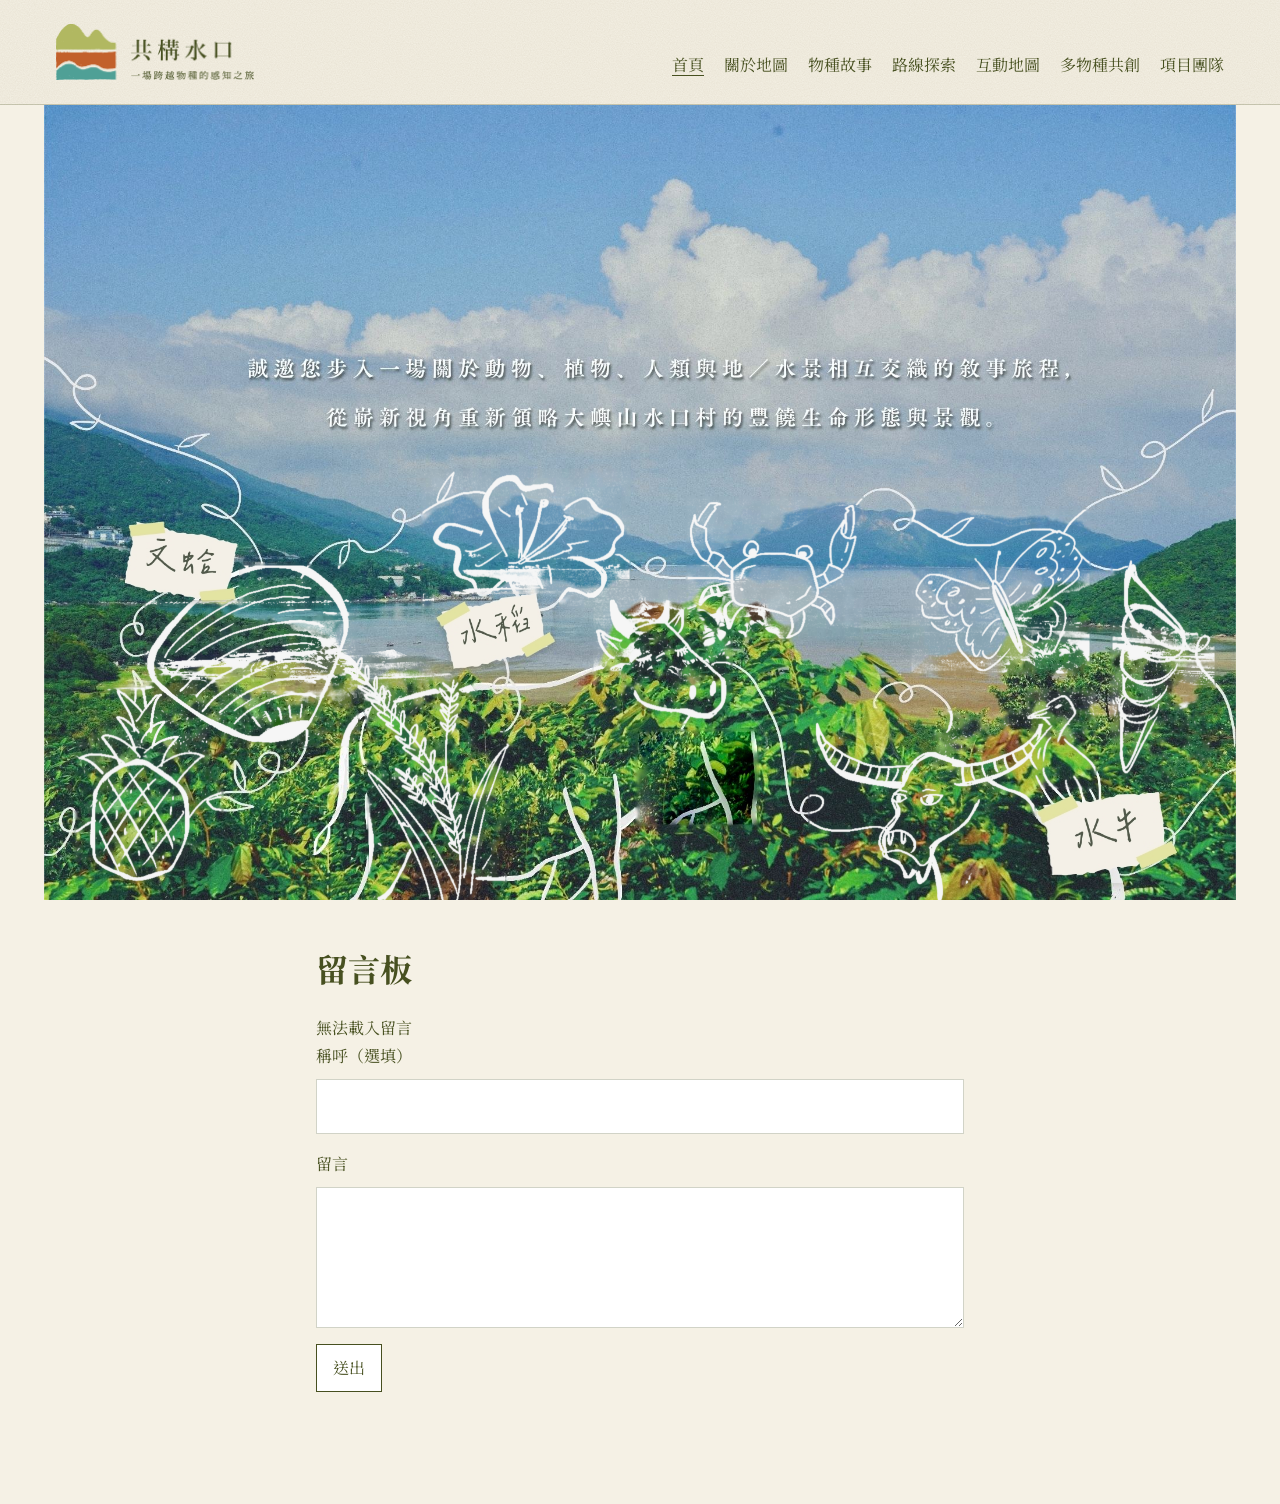
==== commit 198f1197: "beta: animated home cover (layered species line art, memo links, reduced-motion, mobile fallback)" ====
--- a/beta/index.html
+++ b/beta/index.html
@@ -27,20 +27,36 @@
   <div class="site-rule" aria-hidden="true"></div>
 
   <main>
-    <section class="home-hero">
-      <div class="hero-media">
-        <img class="hero-photo" src="assets/elements/hero.jpg" alt="水口村山谷與海岸景色" width="2400" height="1278">
-        <div class="hero-text">
-          <p>誠邀您步入一場關於動物、植物、人類與地／水景相互交織的敘事旅程，</p>
-          <p>從嶄新視角體會大嶼山水口村的豐饒生態與人文景觀。</p>
+    <section class="home-hero home-cover">
+      <div class="cover">
+        <img class="cover-bg" src="assets/cover/cover-bg.jpg" alt="水口村山谷與海岸景色，前景是手繪的動物與植物線稿" width="2048" height="1365">
+        <div class="cover-species" aria-hidden="true">
+          <img class="sp sp--pineapple" data-species="pineapple" src="assets/cover/sp-pineapple.png" alt="">
+          <img class="sp sp--clam" data-species="clam" src="assets/cover/sp-clam.png" alt="">
+          <img class="sp sp--flower" data-species="flower" src="assets/cover/sp-flower.png" alt="">
+          <img class="sp sp--rice" data-species="rice" src="assets/cover/sp-rice.png" alt="">
+          <img class="sp sp--cattle" data-species="cattle" src="assets/cover/sp-cattle.png" alt="">
+          <img class="sp sp--crab" data-species="crab" src="assets/cover/sp-crab.png" alt="">
+          <img class="sp sp--butterfly" data-species="butterfly" src="assets/cover/sp-butterfly.png" alt="">
+          <img class="sp sp--shell" data-species="shell" src="assets/cover/sp-shell.png" alt="">
+          <img class="sp sp--buffalo" data-species="buffalo" src="assets/cover/sp-buffalo.png" alt="">
+          <img class="sp sp--bird" data-species="bird" src="assets/cover/sp-bird.png" alt="">
+        </div>
+        <div class="hero-plates">
+          <a class="plate memo memo--clam" href="species.html#clam" data-species="clam"><img src="assets/cover/memo-clam.png" alt="翅口（沙白）"></a>
+          <a class="plate memo memo--rice" href="species.html#rice" data-species="rice"><img src="assets/cover/memo-rice.png" alt="水稻"></a>
+          <a class="plate memo memo--buffalo" href="species.html#buffalo" data-species="buffalo"><img src="assets/cover/memo-buffalo.png" alt="水牛"></a>
         </div>
       </div>
-      <div class="hero-plates">
-        <span class="plate plate--cattle" aria-hidden="true"><img src="assets/elements/cattle-bg.png" alt="" width="800" height="498"></span>
-        <a class="plate plate--clam" href="species.html#clam"><img src="assets/elements/clam-bg.png" alt="翅口（沙白）" width="734" height="800"></a>
-        <a class="plate plate--rice" href="species.html#rice"><img src="assets/elements/rice-bg.png" alt="水稻" width="480" height="800"></a>
-        <a class="plate plate--buffalo" href="species.html#buffalo"><img src="assets/elements/buffalo-bg.png" alt="水牛" width="800" height="518"></a>
+      <div class="hero-text">
+        <p>誠邀您步入一場關於動物、植物、人類與地／水景相互交織的敘事旅程，</p>
+        <p>從嶄新視角體會大嶼山水口村的豐饒生態與人文景觀。</p>
       </div>
+      <ul class="cover-links" aria-label="物種故事">
+        <li><a href="species.html#clam">翅口（沙白）</a></li>
+        <li><a href="species.html#rice">水稻</a></li>
+        <li><a href="species.html#buffalo">水牛</a></li>
+      </ul>
     </section>
 
     <section class="guestbook" id="guestbook"></section>
@@ -50,5 +66,6 @@
   <script src="js/guestbook.js"></script>
   <script src="js/common.js"></script>
   <script src="js/transitions.js"></script>
+  <script src="js/cover.js"></script>
 </body>
 </html>
--- a/beta/css/site.css
+++ b/beta/css/site.css
@@ -1746,3 +1746,50 @@
   .paper-chip[aria-current="true"]::after,
   .paper-chip.is-active::after { transform: none; }
 }
+
+/* ---------- 首頁動畫封面（assets/cover/）：底圖＋各物種線稿圖層＋memo 紙連結 ---------- */
+/* 位置均為百分比，相對原圖 2048×1365；transform-origin 為各物種的擺動支點 */
+.home-hero.home-cover { height: auto; overflow: visible; background: var(--bg); }
+.cover { position: relative; width: min(100%, calc((100svh - var(--hdr-h, 110px)) * 2048 / 1365)); aspect-ratio: 2048 / 1365; margin: 0 auto; overflow: hidden; }
+.cover-bg { position: absolute; inset: 0; width: 100%; height: 100%; }
+.cover-species { position: absolute; inset: 0; pointer-events: none; }
+.sp { position: absolute; height: auto; max-width: none; will-change: transform; transition: filter .3s ease; }
+.sp.is-active { filter: drop-shadow(0 0 6px rgba(255,255,255,.9)); animation-duration: 1.2s; }
+/* 桌面：文字已在封面圖內，HTML 文字只供讀屏及搜尋器（視覺隱藏） */
+.home-cover .hero-text { position: absolute; width: 1px; height: 1px; overflow: hidden; clip: rect(0 0 0 0); white-space: nowrap; }
+.home-cover .hero-plates { position: absolute; inset: 0; display: block; padding: 0; }
+.home-cover .plate { position: absolute; }
+.home-cover .plate img { filter: drop-shadow(0 2px 4px rgba(0,0,0,.18)); }
+.cover-links { display: none; }
+.sp--clam { left: 8.252%; top: 57.436%; width: 18.457%; transform-origin: 61.111% 93.189%; animation: sp-rock 4.2s ease-in-out infinite; }
+.sp--flower { left: 31.445%; top: 45.714%; width: 17.969%; transform-origin: 47.826% 101.235%; animation: sp-sway 5s ease-in-out infinite; }
+.sp--rice { left: 24.854%; top: 68.059%; width: 14.795%; transform-origin: 49.835% 100.0%; animation: sp-sway-lg 3.6s ease-in-out infinite; }
+.sp--cattle { left: 45.85%; top: 60.366%; width: 12.109%; transform-origin: 85.081% 76.543%; animation: sp-nod 6s ease-in-out infinite; }
+.sp--crab { left: 53.662%; top: 49.011%; width: 15.283%; transform-origin: 49.84% 91.304%; animation: sp-scuttle 3.2s ease-in-out infinite; }
+.sp--butterfly { left: 72.461%; top: 50.476%; width: 15.527%; transform-origin: 52.201% 51.536%; animation: sp-flap .45s ease-in-out infinite alternate, sp-float 3s ease-in-out infinite; }
+.sp--shell { left: 89.307%; top: 56.703%; width: 9.18%; transform-origin: 37.766% 96.907%; animation: sp-sway 6.5s ease-in-out infinite; }
+.sp--bird { left: 82.227%; top: 73.187%; width: 6.25%; transform-origin: 59.375% 93.956%; animation: sp-peck 4.4s ease-in-out infinite; }
+.sp--buffalo { left: 63.916%; top: 75.751%; width: 19.434%; transform-origin: 58.04% 47.13%; animation: sp-rock 7s ease-in-out infinite; }
+.sp--pineapple { left: 2.393%; top: 72.821%; width: 12.842%; transform-origin: 47.909% 96.552%; animation: sp-sway 6s ease-in-out infinite -2s; }
+.memo--clam { left: 6.836%; top: 52.381%; width: 9.521%; }
+.memo--rice { left: 32.715%; top: 61.538%; width: 10.498%; }
+.memo--buffalo { left: 83.252%; top: 86.081%; width: 11.963%; }
+@keyframes sp-rock { 0%,100% { rotate: -2deg; } 50% { rotate: 2deg; } }
+@keyframes sp-sway { 0%,100% { rotate: -2.5deg; } 50% { rotate: 2.5deg; } }
+@keyframes sp-sway-lg { 0%,100% { rotate: -3deg; } 40% { rotate: 2.5deg; } 70% { rotate: -.5deg; } }
+@keyframes sp-nod { 0%,55%,100% { rotate: 0deg; } 65% { rotate: 4deg; } 75% { rotate: 0deg; } 85% { rotate: 3deg; } }
+@keyframes sp-scuttle { 0%,100% { translate: 0 0; } 12% { translate: 5px -3px; } 25% { translate: 10px 0; } 37% { translate: 14px -3px; } 50% { translate: 14px 0; } 62% { translate: 9px -3px; } 75% { translate: 4px 0; } 87% { translate: 1px -3px; } }
+@keyframes sp-flap { from { scale: 1 1; } to { scale: .62 1; } }
+@keyframes sp-float { 0%,100% { translate: 0 0; } 50% { translate: 0 -12px; } }
+@keyframes sp-peck { 0%,70%,100% { rotate: 0deg; } 76% { rotate: -14deg; } 82% { rotate: 0deg; } 88% { rotate: -12deg; } 94% { rotate: 0deg; } }
+@media (prefers-reduced-motion: reduce) { .sp { animation: none !important; } }
+@media (max-width: 899px) {
+  .home-hero.home-cover { height: auto; }
+  .cover { width: 100%; }
+  /* 手機：封面內文字太細，在封面下方再顯示一次 */
+  .home-cover .hero-text { position: static; width: auto; height: auto; overflow: visible; clip: auto; white-space: normal; padding: 20px 20px 0; color: var(--text); text-shadow: none; text-align: center; font-size: 16px; line-height: 1.8; letter-spacing: .04em; }
+  .home-cover .hero-plates { position: absolute; inset: 0; display: block; padding: 0; }
+  .home-cover .plate { position: absolute; }
+  .cover-links { display: flex; flex-wrap: wrap; justify-content: center; gap: 10px; margin: 0; padding: 20px; list-style: none; }
+  .cover-links a { display: inline-flex; align-items: center; min-height: 44px; padding: 0 18px; border: 1px solid var(--rule); background: var(--white); color: var(--text); text-decoration: none; font-size: 16px; }
+}
